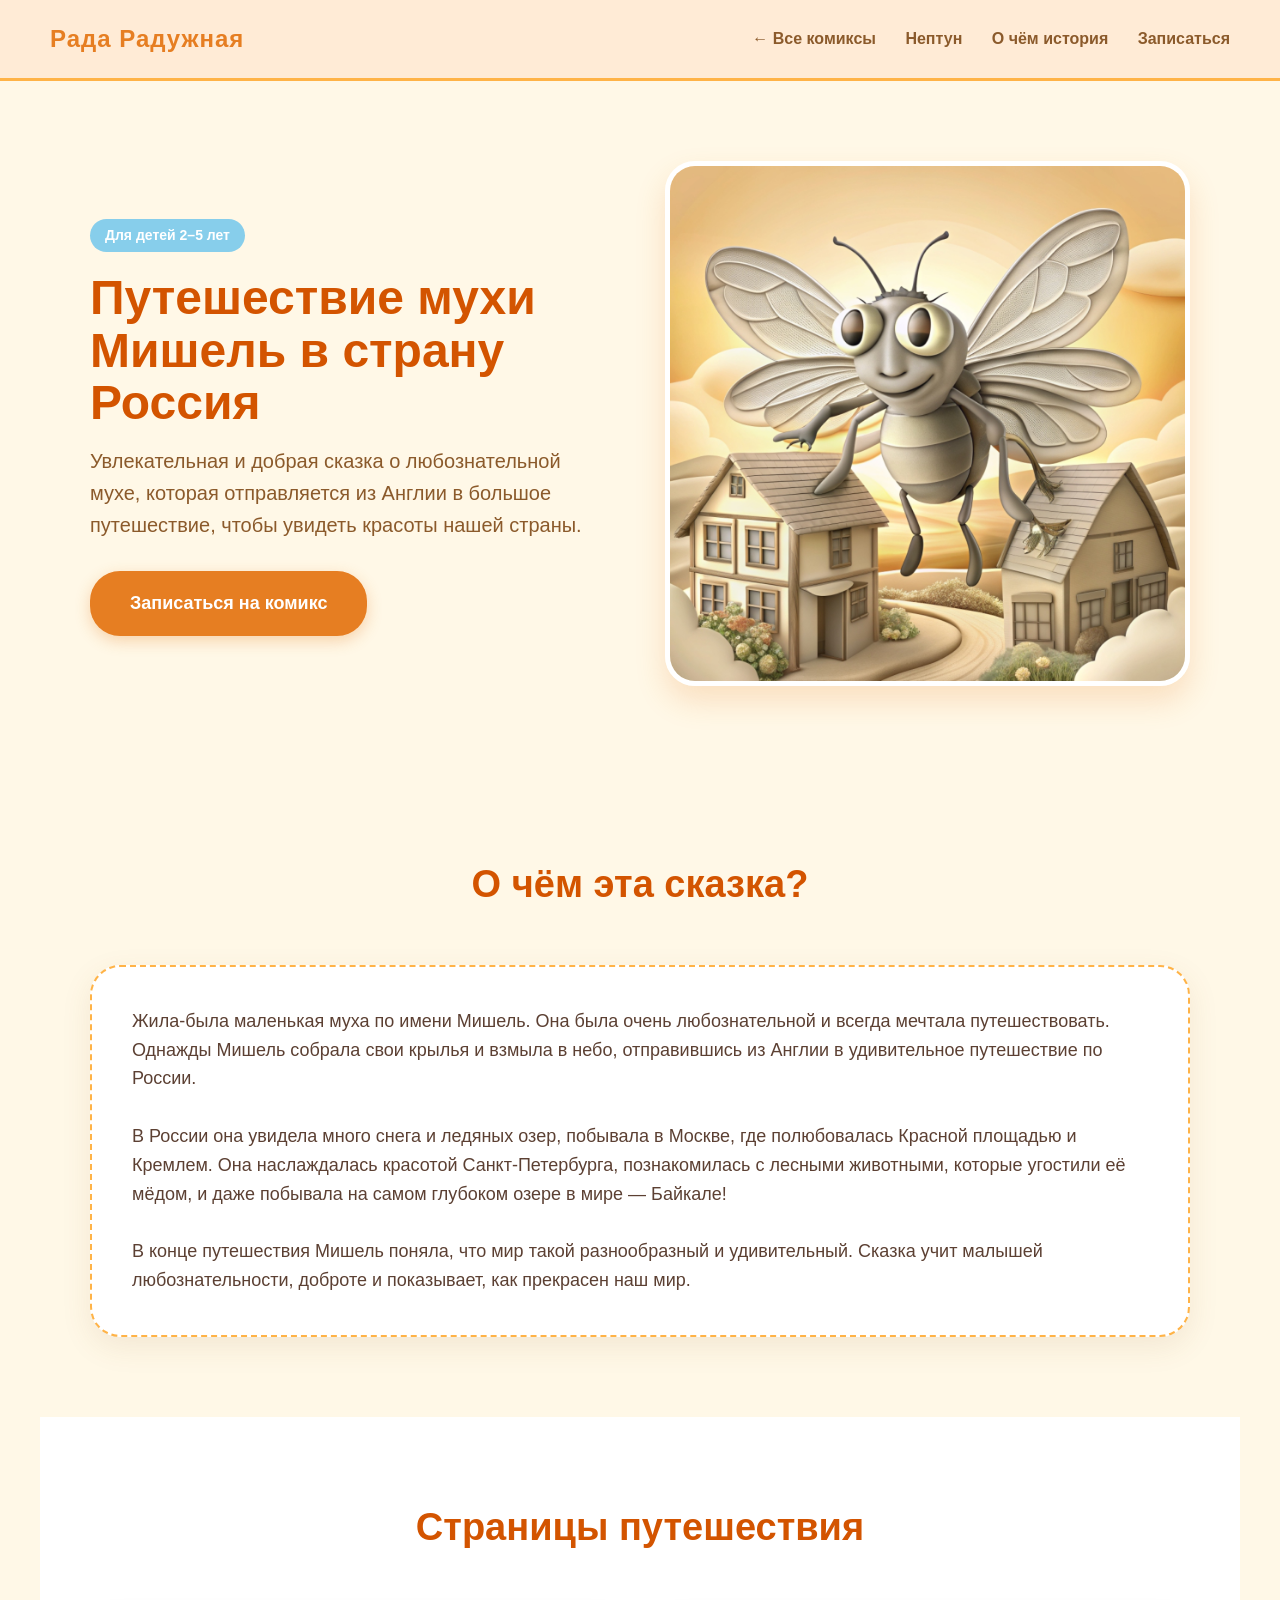
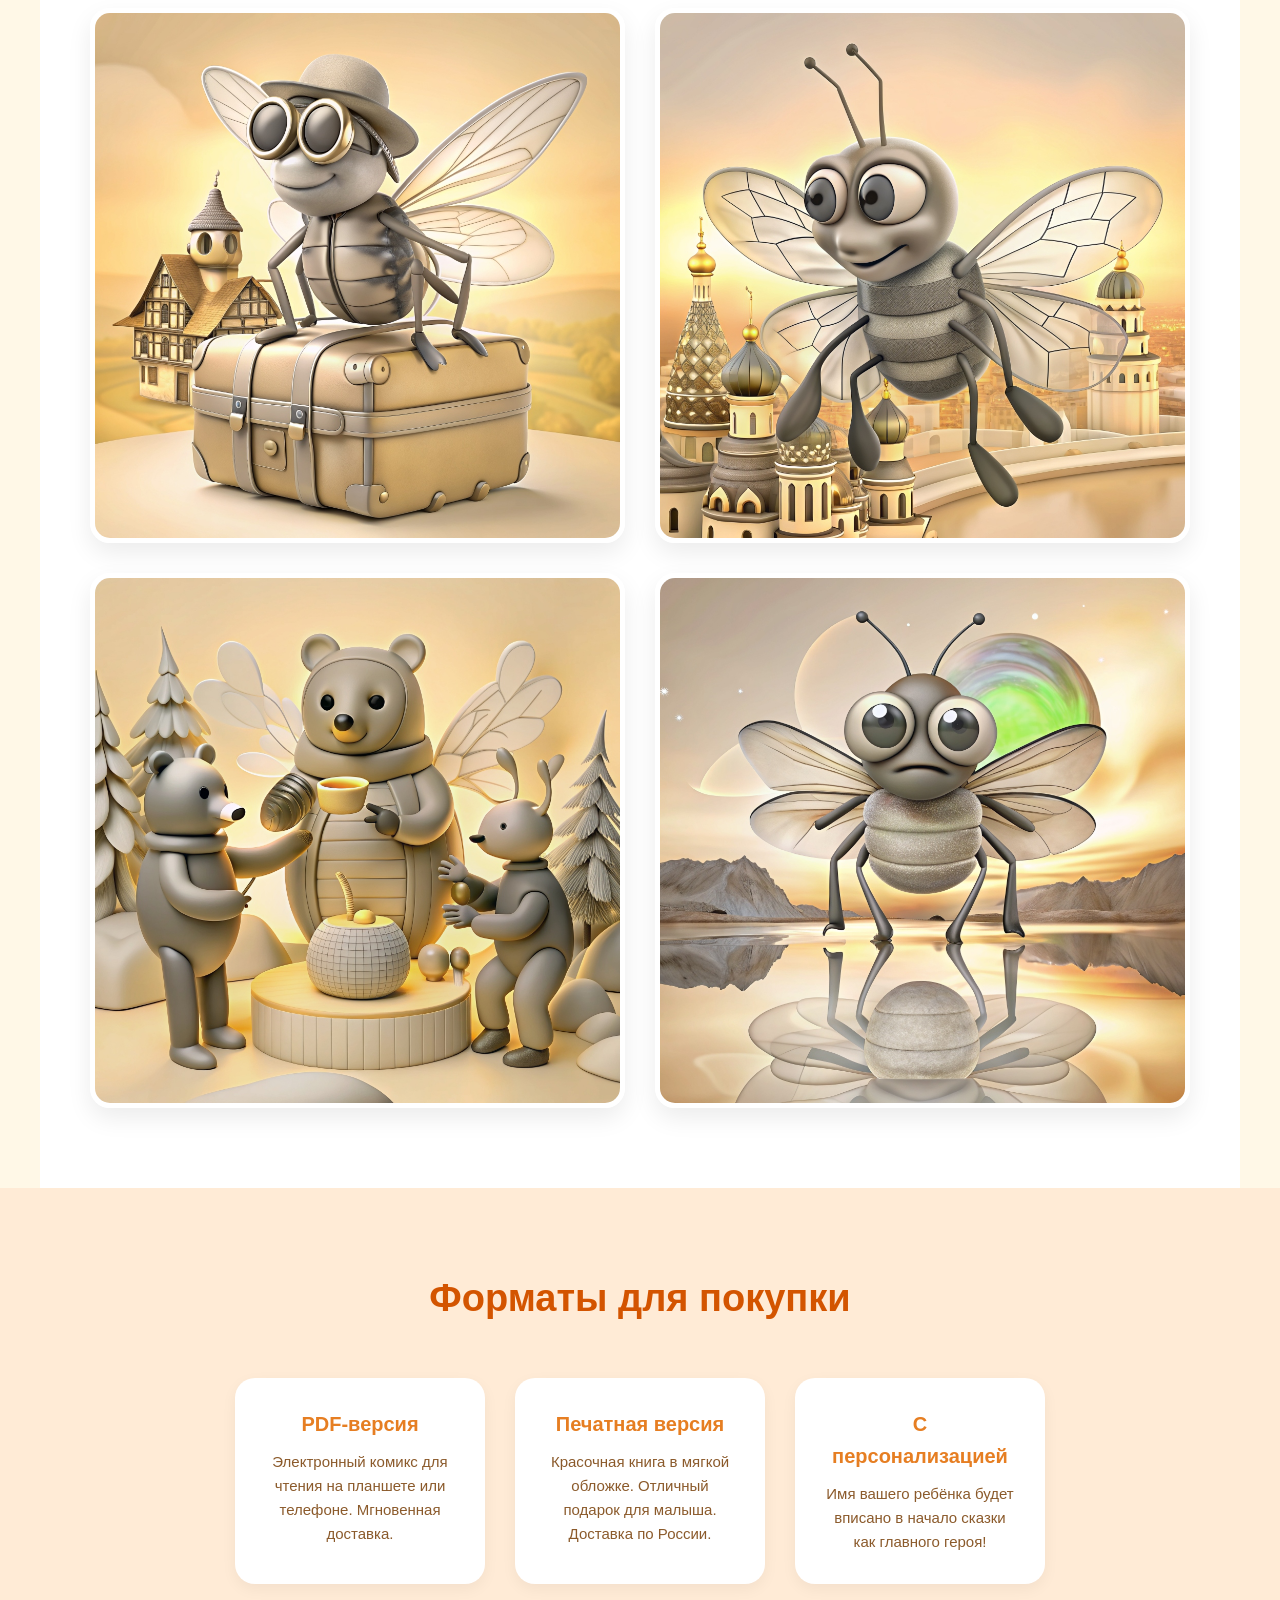
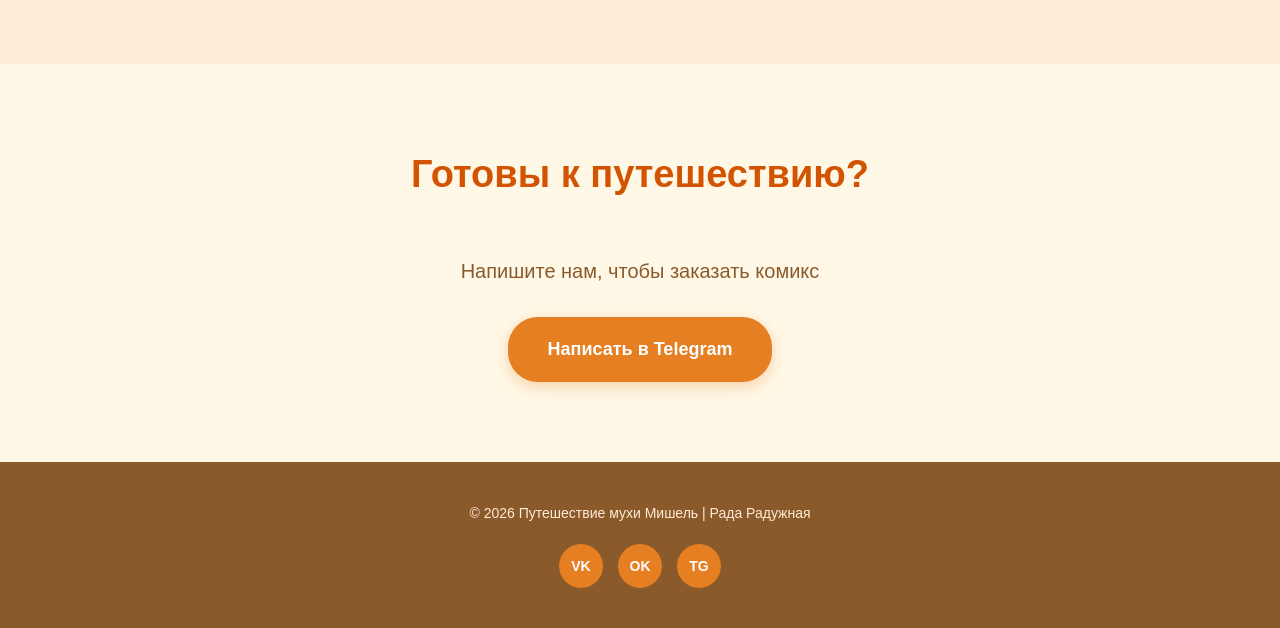
==== michelle.html @ 3532d28e "Добавлен комикс про муху Мишель" ====
<!DOCTYPE html>
<html lang="ru">
<head>
    <meta charset="UTF-8">
    <meta name="viewport" content="width=device-width, initial-scale=1.0">
    <title>Путешествие мухи Мишель — Комикс для малышей</title>
    <link rel="stylesheet" href="style-michelle.css">
</head>
<body>

    <nav>
        <div class="logo">Рада Радужная</div>
        <div class="menu">
            <a href="index.html">← Все комиксы</a>
            <a href="neptune.html">Нептун</a>
            <a href="#story">О чём история</a>
            <a href="#buy">Записаться</a>
        </div>
    </nav>

    <section class="hero">
        <div class="hero-text">
            <span class="age-badge">Для детей 2–5 лет</span>
            <h1>Путешествие мухи Мишель в страну Россия</h1>
            <p>Увлекательная и добрая сказка о любознательной мухе, которая отправляется из Англии в большое путешествие, чтобы увидеть красоты нашей страны.</p>
            <a href="#buy" class="btn">Записаться на комикс</a>
        </div>
        <div class="hero-img">
            <img src="images/michelle_cover.jpg" alt="Обложка комикса Муха Мишель">
        </div>
    </section>

    <section id="story">
        <h2 class="section-title">О чём эта сказка?</h2>
        <div class="story-box">
            <p>Жила-была маленькая муха по имени Мишель. Она была очень любознательной и всегда мечтала путешествовать. Однажды Мишель собрала свои крылья и взмыла в небо, отправившись из Англии в удивительное путешествие по России.</p>
            <br>
            <p>В России она увидела много снега и ледяных озер, побывала в Москве, где полюбовалась Красной площадью и Кремлем. Она наслаждалась красотой Санкт-Петербурга, познакомилась с лесными животными, которые угостили её мёдом, и даже побывала на самом глубоком озере в мире — Байкале!</p>
            <br>
            <p>В конце путешествия Мишель поняла, что мир такой разнообразный и удивительный. Сказка учит малышей любознательности, доброте и показывает, как прекрасен наш мир.</p>
        </div>
    </section>

    <section id="gallery" style="background: #fff;">
        <h2 class="section-title">Страницы путешествия</h2>
        <div class="gallery">
            <img src="images/michelle_prep.jpg" alt="Сборы Мишель">
            <img src="images/michelle_moscow.jpg" alt="Мишель в Москве">
            <img src="images/michelle_bears.jpg" alt="Мишель и мишки">
            <img src="images/michelle_baikal.jpg" alt="Мишель на Байкале">
        </div>
    </section>

    <section id="formats" class="formats">
        <h2 class="section-title">Форматы для покупки</h2>
        <div class="format-list">
            <div class="format-item">
                <h3>PDF-версия</h3>
                <p>Электронный комикс для чтения на планшете или телефоне. Мгновенная доставка.</p>
            </div>
            <div class="format-item">
                <h3>Печатная версия</h3>
                <p>Красочная книга в мягкой обложке. Отличный подарок для малыша. Доставка по России.</p>
            </div>
            <div class="format-item">
                <h3>С персонализацией</h3>
                <p>Имя вашего ребёнка будет вписано в начало сказки как главного героя!</p>
            </div>
        </div>
    </section>

    <section id="buy" style="text-align: center;">
        <h2 class="section-title">Готовы к путешествию?</h2>
        <p style="font-size: 20px; margin-bottom: 30px; color: #8b5a2b;">Напишите нам, чтобы заказать комикс</p>
        <a href="https://t.me/saitodel_spb" class="btn">Написать в Telegram</a>
    </section>

    <footer>
        <p>© 2026 Путешествие мухи Мишель | Рада Радужная</p>
        <div class="social-links">
            <a href="https://vk.ru/klassik5_dev" class="social-icon">VK</a>
            <a href="https://ok.ru/group/70000058787189" class="social-icon">OK</a>
            <a href="https://t.me/saitodel_spb" class="social-icon">TG</a>
        </div>
    </footer>

</body>
</html>
---- style-michelle.css ----
* { margin: 0; padding: 0; box-sizing: border-box; }
body { font-family: 'Nunito', 'Comic Sans MS', sans-serif; color: #5c4033; background: #fff8e7; line-height: 1.6; }
a { text-decoration: none; color: inherit; }

/* Меню */
nav { display: flex; justify-content: space-between; align-items: center; padding: 20px 50px; background: #ffebd6; border-bottom: 3px solid #ffb347; }
.logo { font-size: 24px; font-weight: bold; color: #e67e22; letter-spacing: 1px; }
.menu a { margin-left: 25px; color: #8b5a2b; font-weight: bold; font-size: 16px; transition: color 0.3s; }
.menu a:hover { color: #e67e22; }

/* Hero */
.hero { display: grid; grid-template-columns: 1fr 1fr; gap: 50px; padding: 80px 50px; max-width: 1200px; margin: 0 auto; align-items: center; }
.hero-text h1 { font-size: 48px; color: #d35400; margin-bottom: 15px; line-height: 1.1; }
.hero-text .age-badge { display: inline-block; background: #87ceeb; color: #fff; padding: 5px 15px; border-radius: 20px; font-size: 14px; font-weight: bold; margin-bottom: 20px; }
.hero-text p { font-size: 20px; color: #8b5a2b; margin-bottom: 30px; }
.hero-img img { width: 100%; border-radius: 30px; box-shadow: 0 15px 30px rgba(230, 126, 34, 0.2); border: 5px solid #fff; }

.btn { display: inline-block; padding: 18px 40px; background: #e67e22; color: #fff; border-radius: 30px; font-weight: bold; font-size: 18px; transition: all 0.3s; box-shadow: 0 5px 15px rgba(230, 126, 34, 0.3); }
.btn:hover { background: #d35400; transform: translateY(-3px); }

/* Секции */
section { padding: 80px 50px; max-width: 1200px; margin: 0 auto; }
.section-title { font-size: 38px; text-align: center; color: #d35400; margin-bottom: 50px; }

/* Текст истории */
.story-box { background: #fff; padding: 40px; border-radius: 30px; box-shadow: 0 10px 30px rgba(139, 90, 43, 0.1); border: 2px dashed #ffb347; color: #5c4033; font-size: 18px; }

/* Галерея */
.gallery { display: grid; grid-template-columns: 1fr 1fr; gap: 30px; }
.gallery img { width: 100%; border-radius: 20px; border: 5px solid #fff; box-shadow: 0 10px 25px rgba(0,0,0,0.08); }

/* Форматы */
.formats { background: #ffebd6; max-width: 100%; padding: 80px 50px; text-align: center; }
.format-list { display: flex; justify-content: center; gap: 30px; margin-top: 40px; flex-wrap: wrap; }
.format-item { background: #fff; padding: 30px; border-radius: 20px; width: 250px; box-shadow: 0 5px 15px rgba(0,0,0,0.05); }
.format-item h3 { color: #e67e22; margin-bottom: 10px; font-size: 20px; }
.format-item p { color: #8b5a2b; font-size: 15px; }

/* Футер */
footer { text-align: center; padding: 40px; background: #8b5a2b; color: #ffebd6; font-size: 14px; }
.social-links { margin-top: 20px; display: flex; gap: 15px; justify-content: center; }
.social-icon { display: inline-flex; align-items: center; justify-content: center; width: 44px; height: 44px; border-radius: 50%; background: #e67e22; color: #fff !important; font-weight: bold; transition: all 0.3s; }
.social-icon:hover { transform: translateY(-3px); background: #fff; color: #8b5a2b !important; }

@media (max-width: 900px) {
    .hero, .gallery { grid-template-columns: 1fr; }
    .hero-text h1 { font-size: 36px; }
    .menu { display: none; }
}
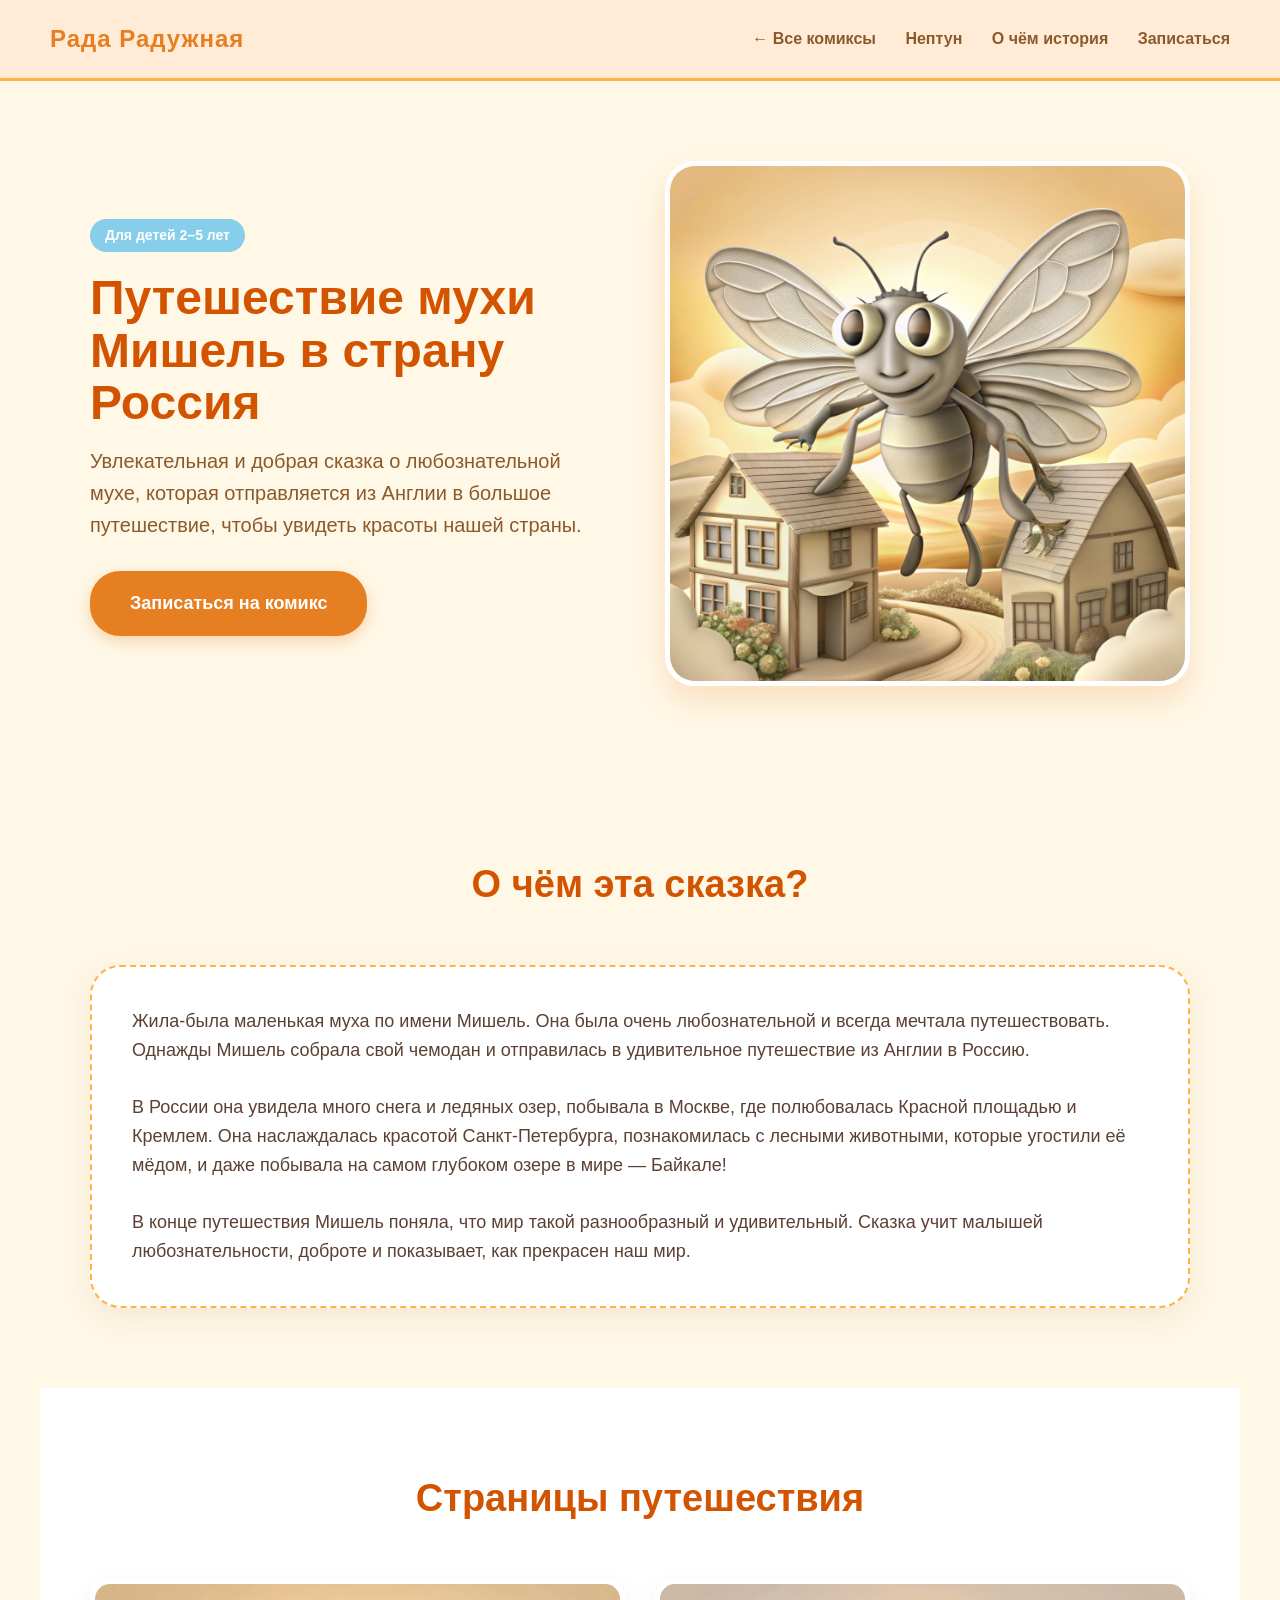
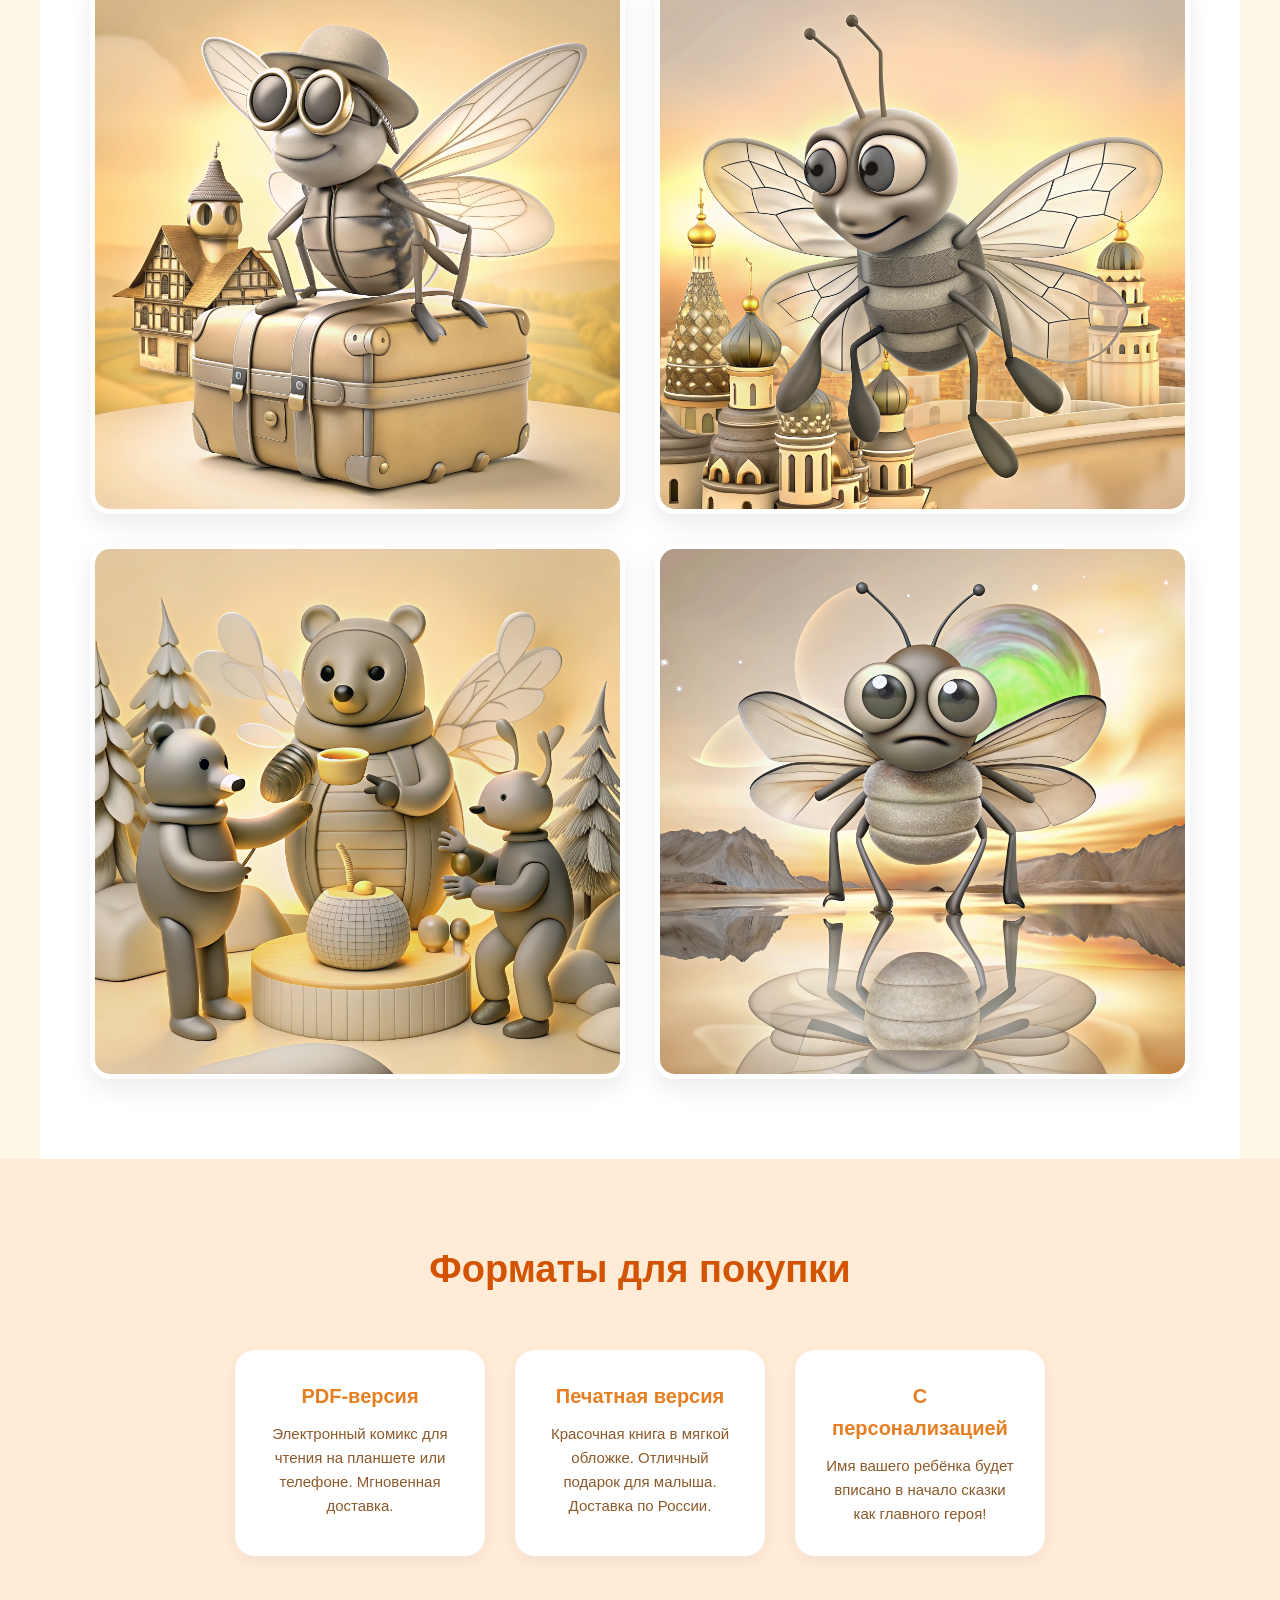
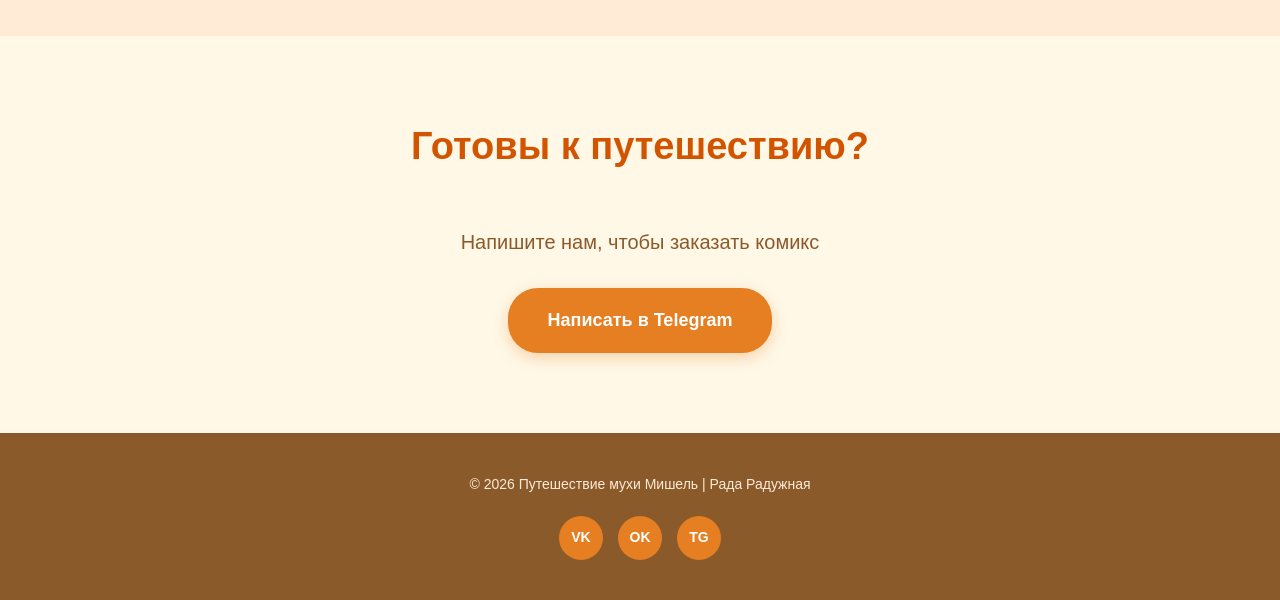
==== commit be8478d0: "Текст Мишель: собрала свой чемодан" ====
--- a/michelle.html
+++ b/michelle.html
@@ -33,7 +33,7 @@
     <section id="story">
         <h2 class="section-title">О чём эта сказка?</h2>
         <div class="story-box">
-            <p>Жила-была маленькая муха по имени Мишель. Она была очень любознательной и всегда мечтала путешествовать. Однажды Мишель собрала свои крылья и взмыла в небо, отправившись из Англии в удивительное путешествие по России.</p>
+            <p>Жила-была маленькая муха по имени Мишель. Она была очень любознательной и всегда мечтала путешествовать. Однажды Мишель собрала свой чемодан и отправилась в удивительное путешествие из Англии в Россию.</p>
             <br>
             <p>В России она увидела много снега и ледяных озер, побывала в Москве, где полюбовалась Красной площадью и Кремлем. Она наслаждалась красотой Санкт-Петербурга, познакомилась с лесными животными, которые угостили её мёдом, и даже побывала на самом глубоком озере в мире — Байкале!</p>
             <br>
